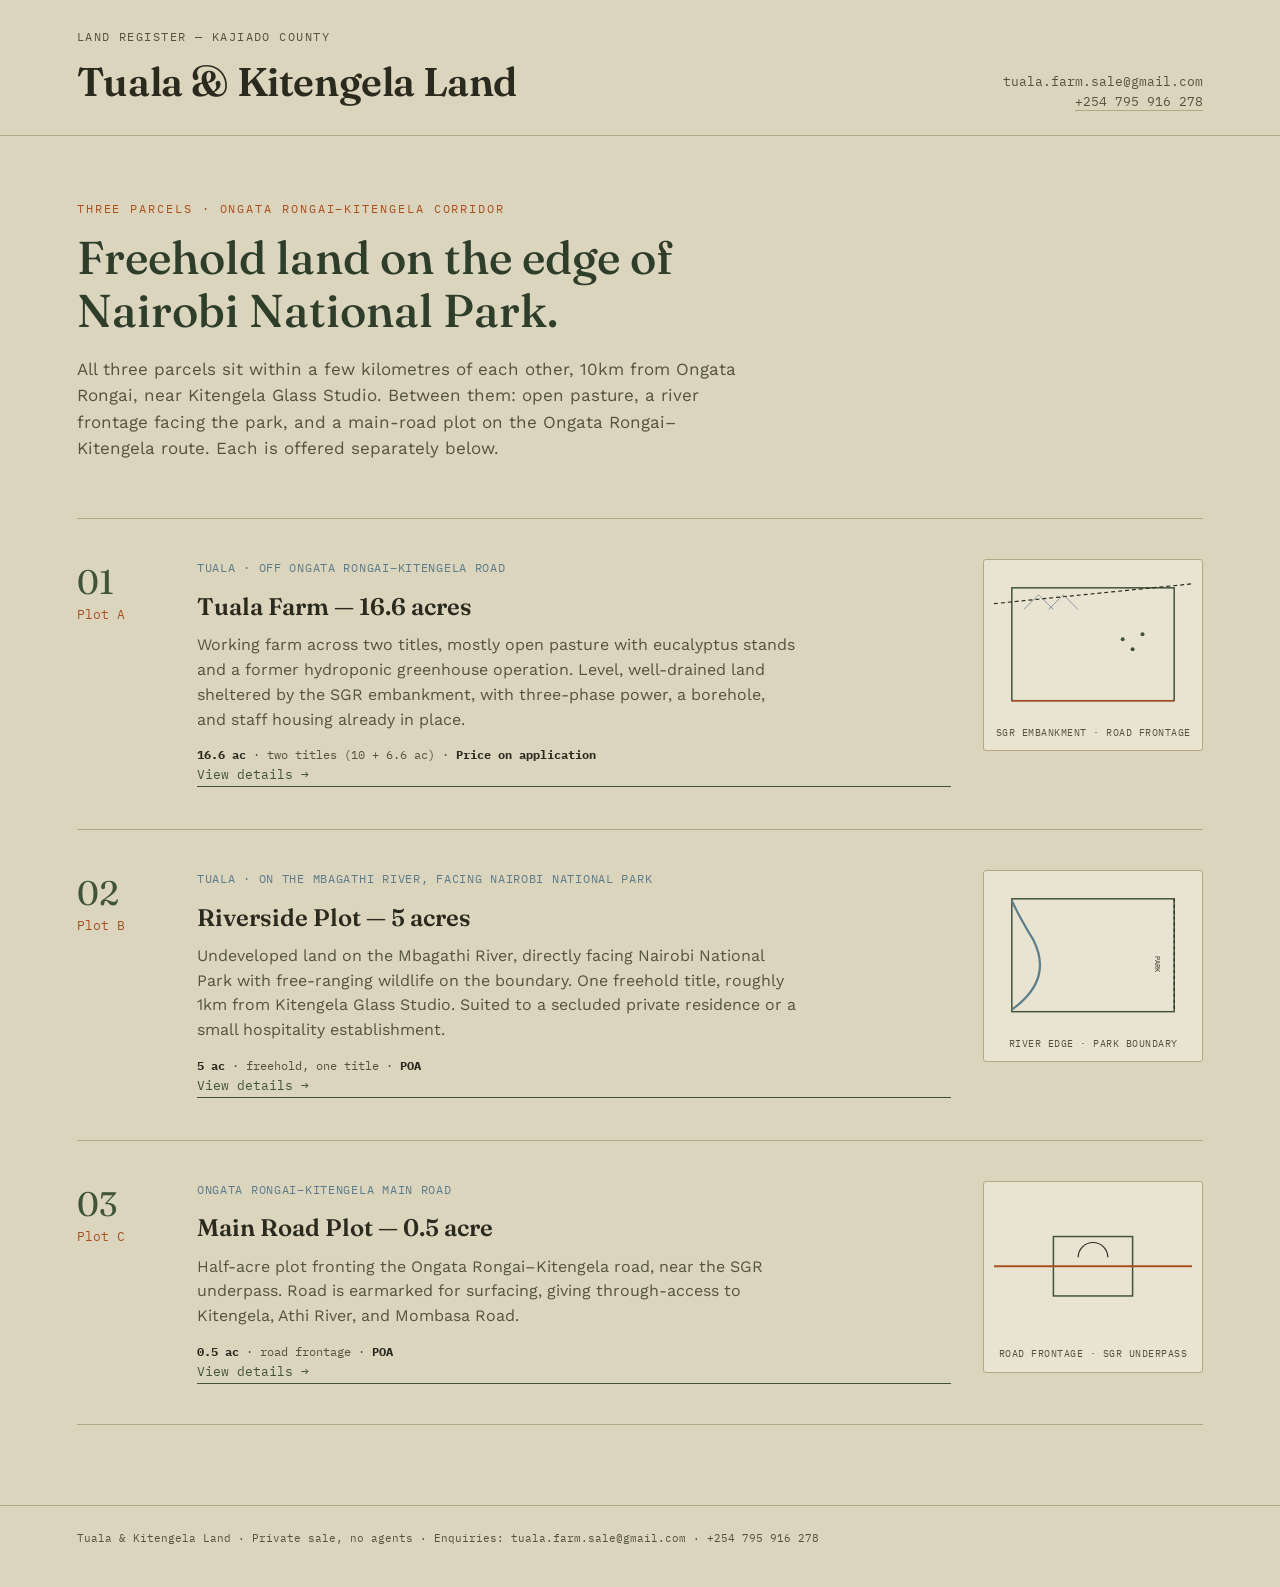
==== docs/index.html @ 3deaa66c "Initial commit: land sale site, laid out for GitHub Pages Site content moved into docs/ so it can be" ====
<!DOCTYPE html>
<html lang="en">
<head>
<meta charset="UTF-8">
<meta name="viewport" content="width=device-width, initial-scale=1">
<title>Tuala &amp; Kitengela Land — Freehold Parcels for Sale</title>
<meta name="description" content="Three freehold land parcels for sale near Tuala and Kitengela, Kajiado County — a 16.6 acre farm, a 5 acre riverside plot facing Nairobi National Park, and a 0.5 acre road-frontage plot.">
<link rel="preconnect" href="https://fonts.googleapis.com">
<link href="https://fonts.googleapis.com/css2?family=Fraunces:wght@500;600&family=Work+Sans:wght@400;500&family=IBM+Plex+Mono:wght@400;500&display=swap" rel="stylesheet">
<link rel="stylesheet" href="style.css">
</head>
<body>

<header class="masthead">
  <div class="title-block">
    <div class="eyebrow">Land Register — Kajiado County</div>
    <a href="index.html"><h1>Tuala &amp; Kitengela Land</h1></a>
  </div>
  <div class="contact-line">
    tuala.farm.sale@gmail.com<br>
    <a href="tel:+254795916278">+254 795 916 278</a>
  </div>
</header>

<section class="hero">
  <div class="kicker">Three parcels · Ongata Rongai–Kitengela corridor</div>
  <h2>Freehold land on the edge of Nairobi National Park.</h2>
  <p>All three parcels sit within a few kilometres of each other, 10km from Ongata Rongai, near Kitengela Glass Studio. Between them: open pasture, a river frontage facing the park, and a main-road plot on the Ongata Rongai–Kitengela route. Each is offered separately below.</p>
</section>

<div class="ledger">

  <a class="entry" href="farm.html">
    <div class="plot-no"><span>01</span>Plot A</div>
    <div class="body">
      <div class="loc">Tuala · Off Ongata Rongai–Kitengela Road</div>
      <h3>Tuala Farm — 16.6 acres</h3>
      <p>Working farm across two titles, mostly open pasture with eucalyptus stands and a former hydroponic greenhouse operation. Level, well-drained land sheltered by the SGR embankment, with three-phase power, a borehole, and staff housing already in place.</p>
      <div class="stats"><b>16.6 ac</b> · two titles (10 + 6.6 ac) · <b>Price on application</b></div>
      <div class="view-link">View details →</div>
    </div>
    <div class="sketch-box">
      <svg viewBox="0 0 200 150" xmlns="http://www.w3.org/2000/svg">
        <rect x="18" y="18" width="164" height="114" fill="none" stroke="#3F5439" stroke-width="1.5"/>
        <line x1="0" y1="34" x2="200" y2="14" stroke="#2B2A1F" stroke-width="1.2" stroke-dasharray="4 3"/>
        <line x1="18" y1="132" x2="182" y2="132" stroke="#A8501F" stroke-width="1.5"/>
        <path d="M30 40 L45 25 L60 40" fill="none" stroke="#5C7C8A" stroke-width="1" opacity="0.7"/>
        <path d="M55 40 L70 25 L85 40" fill="none" stroke="#5C7C8A" stroke-width="1" opacity="0.7"/>
        <circle cx="130" cy="70" r="2" fill="#3F5439"/>
        <circle cx="140" cy="80" r="2" fill="#3F5439"/>
        <circle cx="150" cy="65" r="2" fill="#3F5439"/>
      </svg>
      <div class="caption">SGR embankment · road frontage</div>
    </div>
  </a>

  <a class="entry" href="riverside.html">
    <div class="plot-no"><span>02</span>Plot B</div>
    <div class="body">
      <div class="loc">Tuala · On the Mbagathi River, facing Nairobi National Park</div>
      <h3>Riverside Plot — 5 acres</h3>
      <p>Undeveloped land on the Mbagathi River, directly facing Nairobi National Park with free-ranging wildlife on the boundary. One freehold title, roughly 1km from Kitengela Glass Studio. Suited to a secluded private residence or a small hospitality establishment.</p>
      <div class="stats"><b>5 ac</b> · freehold, one title · <b>POA</b></div>
      <div class="view-link">View details →</div>
    </div>
    <div class="sketch-box">
      <svg viewBox="0 0 200 150" xmlns="http://www.w3.org/2000/svg">
        <rect x="18" y="18" width="164" height="114" fill="none" stroke="#3F5439" stroke-width="1.5"/>
        <path d="M18 130 Q 60 100 40 60 Q 25 35 18 20" fill="none" stroke="#5C7C8A" stroke-width="2.2"/>
        <line x1="182" y1="18" x2="182" y2="132" stroke="#2B2A1F" stroke-width="1.2" stroke-dasharray="3 3"/>
        <text x="163" y="76" font-family="IBM Plex Mono, monospace" font-size="7" fill="#2B2A1F" transform="rotate(90 163 76)">PARK</text>
      </svg>
      <div class="caption">River edge · park boundary</div>
    </div>
  </a>

  <a class="entry" href="roadside.html">
    <div class="plot-no"><span>03</span>Plot C</div>
    <div class="body">
      <div class="loc">Ongata Rongai–Kitengela Main Road</div>
      <h3>Main Road Plot — 0.5 acre</h3>
      <p>Half-acre plot fronting the Ongata Rongai–Kitengela road, near the SGR underpass. Road is earmarked for surfacing, giving through-access to Kitengela, Athi River, and Mombasa Road.</p>
      <div class="stats"><b>0.5 ac</b> · road frontage · <b>POA</b></div>
      <div class="view-link">View details →</div>
    </div>
    <div class="sketch-box">
      <svg viewBox="0 0 200 150" xmlns="http://www.w3.org/2000/svg">
        <rect x="60" y="45" width="80" height="60" fill="none" stroke="#3F5439" stroke-width="1.5"/>
        <line x1="0" y1="75" x2="200" y2="75" stroke="#A8501F" stroke-width="2"/>
        <path d="M85 66 A 15 15 0 0 1 115 66" fill="none" stroke="#2B2A1F" stroke-width="1.2"/>
      </svg>
      <div class="caption">Road frontage · SGR underpass</div>
    </div>
  </a>

</div>

<footer>
  Tuala &amp; Kitengela Land · Private sale, no agents · Enquiries: tuala.farm.sale@gmail.com · +254 795 916 278
</footer>

</body>
</html>
---- docs/style.css ----
/* ============================================================
   Tuala Property — design tokens
   A land register, not a brochure: khaki survey paper, ink,
   deep field green, a single clay-red stamp accent.
   ============================================================ */

:root {
  --ink:        #2B2A1F;
  --ink-soft:   #55523F;
  --paper:      #DCD5BE;
  --paper-2:    #CEC5A8;
  --card:       #E9E4D2;
  --forest:     #3F5439;
  --forest-2:   #2E3E2A;
  --rust:       #A8501F;
  --river:      #5C7C8A;
  --line:       #B3A883;
  --white-ish:  #F6F3E9;

  --serif: 'Fraunces', Georgia, serif;
  --sans:  'Work Sans', -apple-system, sans-serif;
  --mono:  'IBM Plex Mono', 'Courier New', monospace;
}

* { box-sizing: border-box; }

html { scroll-behavior: smooth; }

body {
  margin: 0;
  background: var(--paper);
  color: var(--ink);
  font-family: var(--sans);
  line-height: 1.55;
  -webkit-font-smoothing: antialiased;
}

a { color: inherit; }

/* ---------- header / masthead ---------- */

.masthead {
  border-bottom: 1px solid var(--line);
  padding: 28px 6vw 22px;
  display: flex;
  justify-content: space-between;
  align-items: flex-end;
  flex-wrap: wrap;
  gap: 12px;
}

.masthead .stamp {
  font-family: var(--mono);
  font-size: 11px;
  letter-spacing: 0.14em;
  text-transform: uppercase;
  color: var(--forest);
  border: 1px solid var(--forest);
  padding: 3px 8px;
  border-radius: 2px;
}

.masthead .title-block a {
  text-decoration: none;
}

.masthead h1 {
  font-family: var(--serif);
  font-weight: 600;
  font-size: clamp(28px, 4vw, 40px);
  margin: 4px 0 0;
  letter-spacing: -0.01em;
}

.masthead .eyebrow {
  font-family: var(--mono);
  font-size: 12px;
  letter-spacing: 0.12em;
  text-transform: uppercase;
  color: var(--ink-soft);
}

.contact-line {
  font-family: var(--mono);
  font-size: 13px;
  color: var(--ink-soft);
  text-align: right;
}
.contact-line a { text-decoration: none; border-bottom: 1px solid var(--line); }

/* ---------- hero ---------- */

.hero {
  padding: 64px 6vw 40px;
  max-width: 900px;
}

.hero .kicker {
  font-family: var(--mono);
  font-size: 12px;
  letter-spacing: 0.16em;
  text-transform: uppercase;
  color: var(--rust);
  margin-bottom: 14px;
}

.hero h2 {
  font-family: var(--serif);
  font-weight: 500;
  font-size: clamp(30px, 5vw, 46px);
  line-height: 1.15;
  margin: 0 0 18px;
  color: var(--forest-2);
}

.hero p {
  font-size: 17px;
  color: var(--ink-soft);
  max-width: 60ch;
}

/* ---------- ledger (property list) ---------- */

.ledger {
  padding: 0 6vw 80px;
  display: flex;
  flex-direction: column;
  gap: 2px;
}

.entry {
  display: grid;
  grid-template-columns: 88px 1fr 220px;
  gap: 32px;
  padding: 40px 0;
  border-top: 1px solid var(--line);
  align-items: start;
  text-decoration: none;
  color: inherit;
}

.entry:last-child { border-bottom: 1px solid var(--line); }

.entry .plot-no {
  font-family: var(--mono);
  font-size: 13px;
  color: var(--rust);
  padding-top: 6px;
}
.entry .plot-no span {
  display: block;
  font-size: 34px;
  font-family: var(--serif);
  color: var(--forest);
  line-height: 1;
  margin-bottom: 6px;
}

.entry .body h3 {
  font-family: var(--serif);
  font-size: 24px;
  font-weight: 600;
  margin: 0 0 8px;
}

.entry .body .loc {
  font-family: var(--mono);
  font-size: 12px;
  color: var(--river);
  text-transform: uppercase;
  letter-spacing: 0.06em;
  margin-bottom: 10px;
}

.entry .body p {
  margin: 0 0 14px;
  color: var(--ink-soft);
  max-width: 60ch;
}

.entry .body .view-link {
  font-family: var(--mono);
  font-size: 13px;
  color: var(--forest);
  border-bottom: 1px solid var(--forest);
  padding-bottom: 1px;
}

.sketch-box {
  background: var(--card);
  border: 1px solid var(--line);
  border-radius: 3px;
  padding: 10px;
}
.sketch-box svg { width: 100%; height: auto; display: block; }
.sketch-box .caption {
  font-family: var(--mono);
  font-size: 10px;
  color: var(--ink-soft);
  text-transform: uppercase;
  letter-spacing: 0.05em;
  margin-top: 6px;
  text-align: center;
}

.entry .stats {
  font-family: var(--mono);
  font-size: 12px;
  margin-top: 10px;
  color: var(--ink-soft);
}
.entry .stats b { color: var(--ink); }

/* ---------- detail page ---------- */

.detail {
  padding: 48px 6vw 80px;
  max-width: 1000px;
}

.back-link {
  display: inline-block;
  font-family: var(--mono);
  font-size: 12px;
  text-transform: uppercase;
  letter-spacing: 0.08em;
  color: var(--ink-soft);
  text-decoration: none;
  margin-bottom: 28px;
  border-bottom: 1px solid var(--line);
}

.detail-header {
  display: flex;
  gap: 40px;
  flex-wrap: wrap;
  align-items: flex-start;
  border-bottom: 1px solid var(--line);
  padding-bottom: 36px;
  margin-bottom: 36px;
}

.detail-header .sketch-box { width: 260px; flex-shrink: 0; }

.detail-header h2 {
  font-family: var(--serif);
  font-size: clamp(28px, 4vw, 40px);
  font-weight: 600;
  margin: 0 0 10px;
  color: var(--forest-2);
}

.detail-header .loc {
  font-family: var(--mono);
  font-size: 13px;
  color: var(--river);
  text-transform: uppercase;
  letter-spacing: 0.06em;
  margin-bottom: 16px;
}

.status-row {
  display: flex;
  gap: 22px;
  flex-wrap: wrap;
  margin-top: 16px;
}
.status-row .stat {
  font-family: var(--mono);
  font-size: 12px;
}
.status-row .stat .label {
  color: var(--ink-soft);
  text-transform: uppercase;
  letter-spacing: 0.06em;
  display: block;
  font-size: 10px;
  margin-bottom: 3px;
}
.status-row .stat .value {
  font-size: 15px;
  color: var(--ink);
  font-weight: 600;
}

.detail-body {
  display: grid;
  grid-template-columns: 1.4fr 1fr;
  gap: 48px;
}

.detail-body h4 {
  font-family: var(--mono);
  font-size: 12px;
  text-transform: uppercase;
  letter-spacing: 0.1em;
  color: var(--rust);
  margin: 28px 0 12px;
}
.detail-body h4:first-child { margin-top: 0; }

.detail-body ul {
  margin: 0 0 8px;
  padding-left: 18px;
  color: var(--ink-soft);
}
.detail-body ul li { margin-bottom: 8px; }
.detail-body p { color: var(--ink-soft); }

.photo-note {
  background: var(--card);
  border: 1px dashed var(--line);
  border-radius: 3px;
  padding: 22px;
  font-family: var(--mono);
  font-size: 12px;
  color: var(--ink-soft);
  text-align: center;
  margin-bottom: 16px;
}

.gallery-link {
  display: inline-block;
  font-family: var(--mono);
  font-size: 12px;
  text-transform: uppercase;
  letter-spacing: 0.06em;
  color: var(--forest);
  border-bottom: 1px solid var(--forest);
  text-decoration: none;
  margin-top: 4px;
}

.sidebar-box {
  background: var(--card);
  border: 1px solid var(--line);
  border-radius: 3px;
  padding: 20px 22px;
}
.sidebar-box h4 { margin-top: 0; }

.enquire {
  background: var(--forest);
  color: var(--white-ish);
  border-radius: 3px;
  padding: 22px;
  margin-top: 20px;
}
.enquire h4 { color: var(--white-ish); opacity: 0.75; }
.enquire a {
  display: block;
  font-family: var(--mono);
  font-size: 15px;
  text-decoration: none;
  margin-top: 8px;
}
.enquire a:hover { text-decoration: underline; }

img.field-photo {
  width: 100%;
  border-radius: 3px;
  border: 1px solid var(--line);
  display: block;
  margin-bottom: 16px;
}

/* ---------- footer ---------- */

footer {
  padding: 24px 6vw 40px;
  font-family: var(--mono);
  font-size: 11px;
  color: var(--ink-soft);
  border-top: 1px solid var(--line);
}

/* ---------- responsive ---------- */

@media (max-width: 760px) {
  .entry { grid-template-columns: 1fr; }
  .entry .plot-no { display: flex; align-items: baseline; gap: 10px; padding-top: 0; }
  .entry .plot-no span { margin-bottom: 0; font-size: 24px; }
  .sketch-box { max-width: 220px; }
  .detail-body { grid-template-columns: 1fr; }
  .detail-header { flex-direction: column; }
  .contact-line { text-align: left; }
}

@media (prefers-reduced-motion: reduce) {
  html { scroll-behavior: auto; }
}

a:focus-visible, .entry:focus-visible {
  outline: 2px solid var(--rust);
  outline-offset: 3px;
}
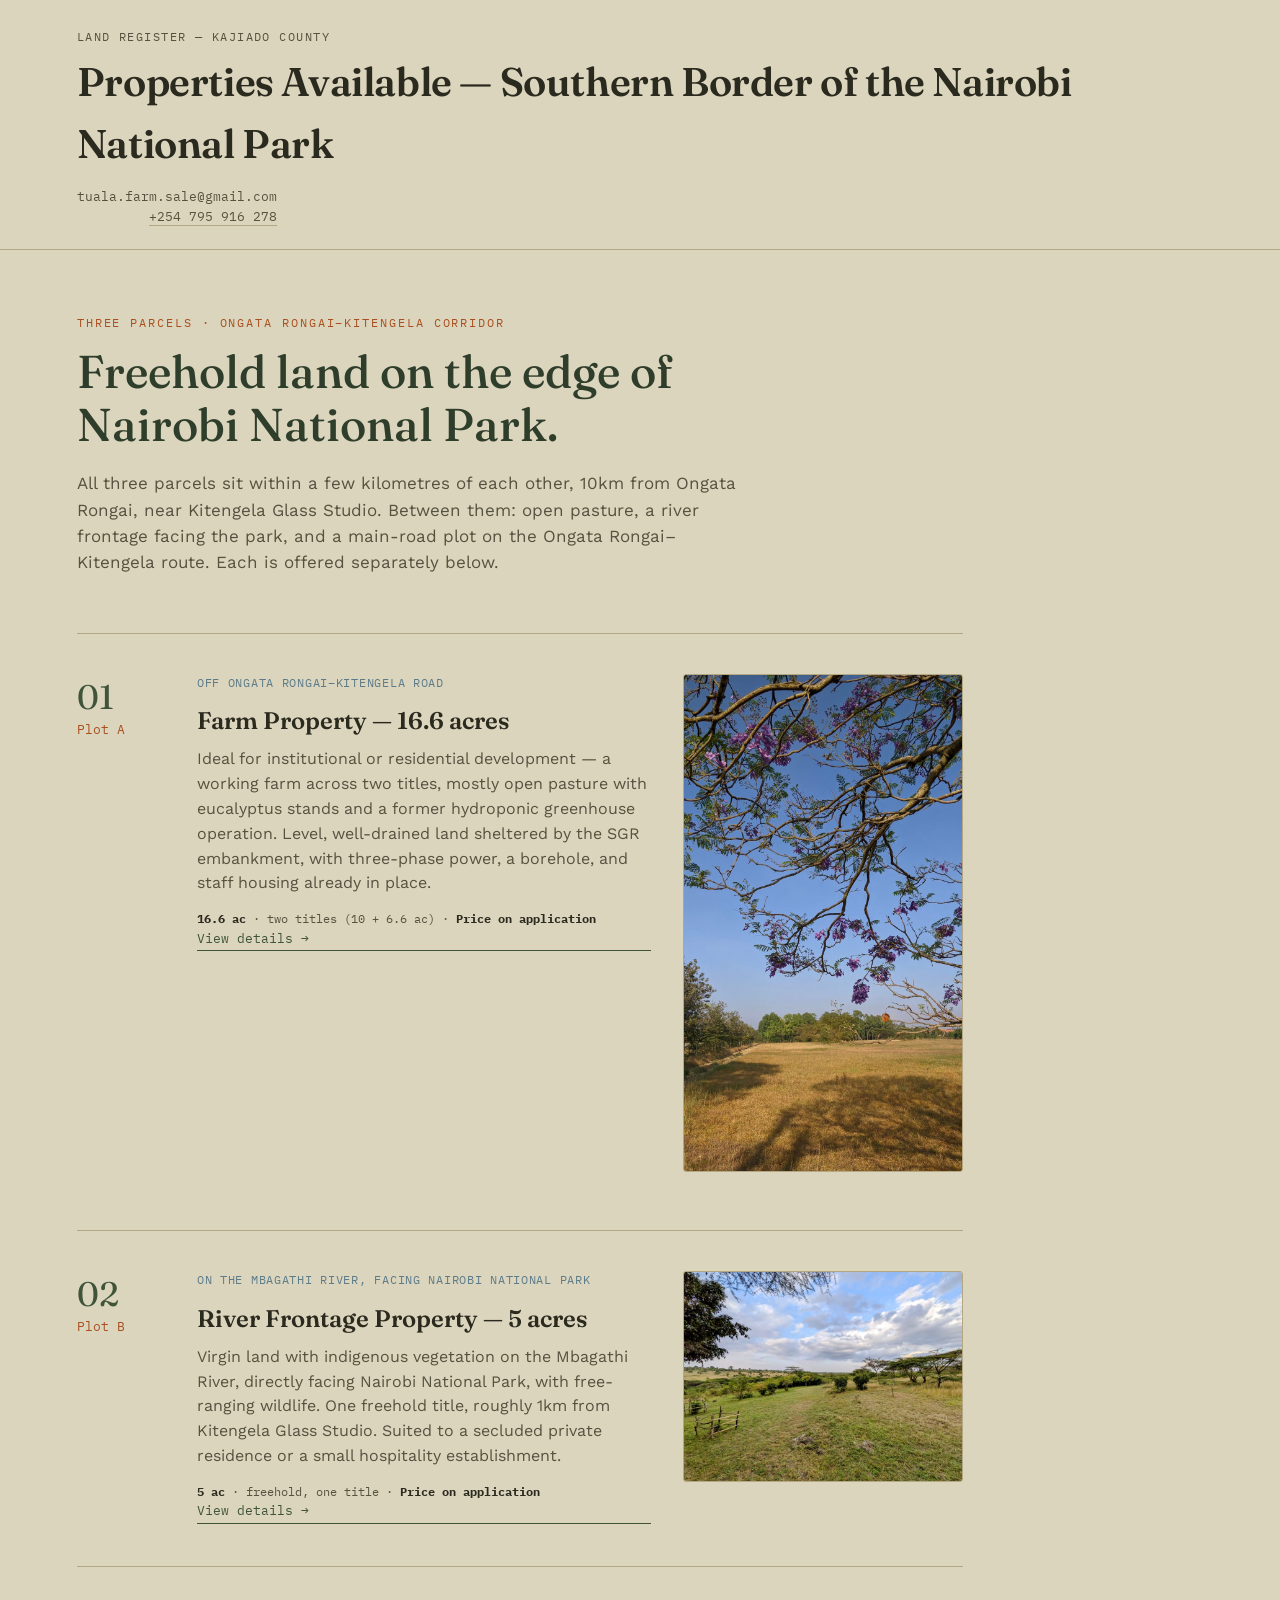
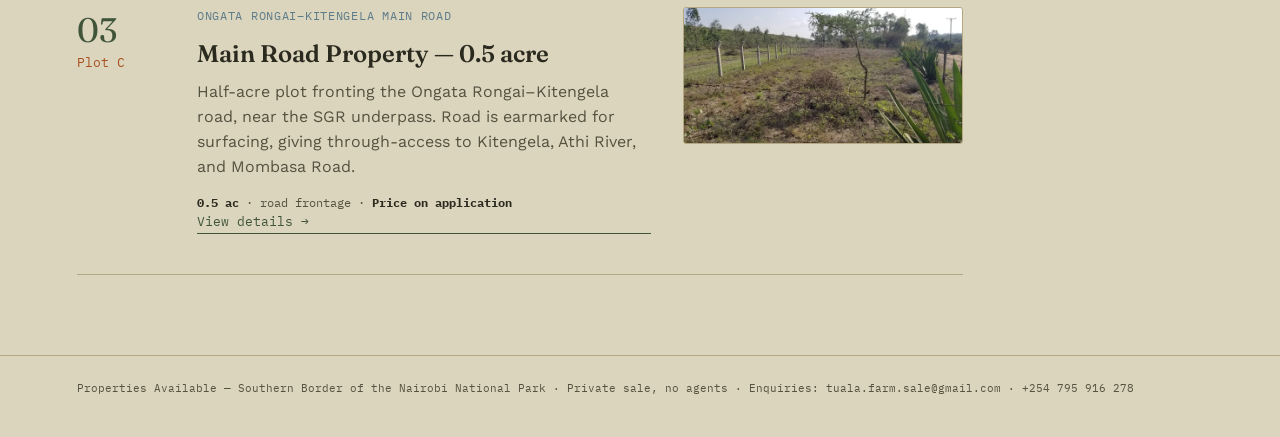
==== commit 52a9da94: "Add real photos/video and carousels, rename riverside to river frontage - Add real photos for all th" ====
--- a/docs/index.html
+++ b/docs/index.html
@@ -3,8 +3,8 @@
 <head>
 <meta charset="UTF-8">
 <meta name="viewport" content="width=device-width, initial-scale=1">
-<title>Tuala &amp; Kitengela Land — Freehold Parcels for Sale</title>
-<meta name="description" content="Three freehold land parcels for sale near Tuala and Kitengela, Kajiado County — a 16.6 acre farm, a 5 acre riverside plot facing Nairobi National Park, and a 0.5 acre road-frontage plot.">
+<title>Properties Available — Southern Border of the Nairobi National Park</title>
+<meta name="description" content="Three freehold land parcels for sale on the southern border of Nairobi National Park, Kajiado County — a 16.6 acre farm, a 5 acre river frontage plot facing the park, and a 0.5 acre road-frontage plot.">
 <link rel="preconnect" href="https://fonts.googleapis.com">
 <link href="https://fonts.googleapis.com/css2?family=Fraunces:wght@500;600&family=Work+Sans:wght@400;500&family=IBM+Plex+Mono:wght@400;500&display=swap" rel="stylesheet">
 <link rel="stylesheet" href="style.css">
@@ -14,7 +14,7 @@
 <header class="masthead">
   <div class="title-block">
     <div class="eyebrow">Land Register — Kajiado County</div>
-    <a href="index.html"><h1>Tuala &amp; Kitengela Land</h1></a>
+    <a href="index.html"><h1>Properties Available — Southern Border of the Nairobi National Park</h1></a>
   </div>
   <div class="contact-line">
     tuala.farm.sale@gmail.com<br>
@@ -31,72 +31,45 @@
 <div class="ledger">
 
   <a class="entry" href="farm.html">
+    <img class="field-photo" src="photos/home_farm.jpg" alt="Open pasture at the farm property, framed by jacaranda blossom">
     <div class="plot-no"><span>01</span>Plot A</div>
     <div class="body">
-      <div class="loc">Tuala · Off Ongata Rongai–Kitengela Road</div>
-      <h3>Tuala Farm — 16.6 acres</h3>
-      <p>Working farm across two titles, mostly open pasture with eucalyptus stands and a former hydroponic greenhouse operation. Level, well-drained land sheltered by the SGR embankment, with three-phase power, a borehole, and staff housing already in place.</p>
+      <div class="loc">Off Ongata Rongai–Kitengela Road</div>
+      <h3>Farm Property — 16.6 acres</h3>
+      <p>Ideal for institutional or residential development — a working farm across two titles, mostly open pasture with eucalyptus stands and a former hydroponic greenhouse operation. Level, well-drained land sheltered by the SGR embankment, with three-phase power, a borehole, and staff housing already in place.</p>
       <div class="stats"><b>16.6 ac</b> · two titles (10 + 6.6 ac) · <b>Price on application</b></div>
       <div class="view-link">View details →</div>
     </div>
-    <div class="sketch-box">
-      <svg viewBox="0 0 200 150" xmlns="http://www.w3.org/2000/svg">
-        <rect x="18" y="18" width="164" height="114" fill="none" stroke="#3F5439" stroke-width="1.5"/>
-        <line x1="0" y1="34" x2="200" y2="14" stroke="#2B2A1F" stroke-width="1.2" stroke-dasharray="4 3"/>
-        <line x1="18" y1="132" x2="182" y2="132" stroke="#A8501F" stroke-width="1.5"/>
-        <path d="M30 40 L45 25 L60 40" fill="none" stroke="#5C7C8A" stroke-width="1" opacity="0.7"/>
-        <path d="M55 40 L70 25 L85 40" fill="none" stroke="#5C7C8A" stroke-width="1" opacity="0.7"/>
-        <circle cx="130" cy="70" r="2" fill="#3F5439"/>
-        <circle cx="140" cy="80" r="2" fill="#3F5439"/>
-        <circle cx="150" cy="65" r="2" fill="#3F5439"/>
-      </svg>
-      <div class="caption">SGR embankment · road frontage</div>
-    </div>
   </a>
 
-  <a class="entry" href="riverside.html">
+  <a class="entry" href="river-frontage.html">
+    <img class="field-photo" src="photos/home_river.jpg" alt="Open bushland at the river frontage property, near Nairobi National Park">
     <div class="plot-no"><span>02</span>Plot B</div>
     <div class="body">
-      <div class="loc">Tuala · On the Mbagathi River, facing Nairobi National Park</div>
-      <h3>Riverside Plot — 5 acres</h3>
-      <p>Undeveloped land on the Mbagathi River, directly facing Nairobi National Park with free-ranging wildlife on the boundary. One freehold title, roughly 1km from Kitengela Glass Studio. Suited to a secluded private residence or a small hospitality establishment.</p>
-      <div class="stats"><b>5 ac</b> · freehold, one title · <b>POA</b></div>
+      <div class="loc">On the Mbagathi River, facing Nairobi National Park</div>
+      <h3>River Frontage Property — 5 acres</h3>
+      <p>Virgin land with indigenous vegetation on the Mbagathi River, directly facing Nairobi National Park, with free-ranging wildlife. One freehold title, roughly 1km from Kitengela Glass Studio. Suited to a secluded private residence or a small hospitality establishment.</p>
+      <div class="stats"><b>5 ac</b> · freehold, one title · <b>Price on application</b></div>
       <div class="view-link">View details →</div>
-    </div>
-    <div class="sketch-box">
-      <svg viewBox="0 0 200 150" xmlns="http://www.w3.org/2000/svg">
-        <rect x="18" y="18" width="164" height="114" fill="none" stroke="#3F5439" stroke-width="1.5"/>
-        <path d="M18 130 Q 60 100 40 60 Q 25 35 18 20" fill="none" stroke="#5C7C8A" stroke-width="2.2"/>
-        <line x1="182" y1="18" x2="182" y2="132" stroke="#2B2A1F" stroke-width="1.2" stroke-dasharray="3 3"/>
-        <text x="163" y="76" font-family="IBM Plex Mono, monospace" font-size="7" fill="#2B2A1F" transform="rotate(90 163 76)">PARK</text>
-      </svg>
-      <div class="caption">River edge · park boundary</div>
     </div>
   </a>
 
   <a class="entry" href="roadside.html">
+    <img class="field-photo" src="photos/home_main_road.jpg" alt="Boundary fence and road frontage at the main road property">
     <div class="plot-no"><span>03</span>Plot C</div>
     <div class="body">
       <div class="loc">Ongata Rongai–Kitengela Main Road</div>
-      <h3>Main Road Plot — 0.5 acre</h3>
+      <h3>Main Road Property — 0.5 acre</h3>
       <p>Half-acre plot fronting the Ongata Rongai–Kitengela road, near the SGR underpass. Road is earmarked for surfacing, giving through-access to Kitengela, Athi River, and Mombasa Road.</p>
-      <div class="stats"><b>0.5 ac</b> · road frontage · <b>POA</b></div>
+      <div class="stats"><b>0.5 ac</b> · road frontage · <b>Price on application</b></div>
       <div class="view-link">View details →</div>
-    </div>
-    <div class="sketch-box">
-      <svg viewBox="0 0 200 150" xmlns="http://www.w3.org/2000/svg">
-        <rect x="60" y="45" width="80" height="60" fill="none" stroke="#3F5439" stroke-width="1.5"/>
-        <line x1="0" y1="75" x2="200" y2="75" stroke="#A8501F" stroke-width="2"/>
-        <path d="M85 66 A 15 15 0 0 1 115 66" fill="none" stroke="#2B2A1F" stroke-width="1.2"/>
-      </svg>
-      <div class="caption">Road frontage · SGR underpass</div>
     </div>
   </a>
 
 </div>
 
 <footer>
-  Tuala &amp; Kitengela Land · Private sale, no agents · Enquiries: tuala.farm.sale@gmail.com · +254 795 916 278
+  Properties Available — Southern Border of the Nairobi National Park · Private sale, no agents · Enquiries: tuala.farm.sale@gmail.com · +254 795 916 278
 </footer>
 
 </body>
--- a/docs/style.css
+++ b/docs/style.css
@@ -1,5 +1,5 @@
 /* ============================================================
-   Tuala Property — design tokens
+   Land Register — design tokens
    A land register, not a brochure: khaki survey paper, ink,
    deep field green, a single clay-red stamp accent.
    ============================================================ */
@@ -123,6 +123,7 @@
 
 .ledger {
   padding: 0 6vw 80px;
+  max-width: 1040px;
   display: flex;
   flex-direction: column;
   gap: 2px;
@@ -130,7 +131,8 @@
 
 .entry {
   display: grid;
-  grid-template-columns: 88px 1fr 220px;
+  grid-template-columns: 88px 1fr 280px;
+  grid-template-areas: "no body photo";
   gap: 32px;
   padding: 40px 0;
   border-top: 1px solid var(--line);
@@ -142,6 +144,7 @@
 .entry:last-child { border-bottom: 1px solid var(--line); }
 
 .entry .plot-no {
+  grid-area: no;
   font-family: var(--mono);
   font-size: 13px;
   color: var(--rust);
@@ -156,6 +159,8 @@
   margin-bottom: 6px;
 }
 
+.entry .body { grid-area: body; }
+
 .entry .body h3 {
   font-family: var(--serif);
   font-size: 24px;
@@ -186,21 +191,13 @@
   padding-bottom: 1px;
 }
 
-.sketch-box {
-  background: var(--card);
+.entry .field-photo {
+  grid-area: photo;
+  width: 100%;
+  height: auto;
+  display: block;
+  border-radius: 3px;
   border: 1px solid var(--line);
-  border-radius: 3px;
-  padding: 10px;
-}
-.sketch-box svg { width: 100%; height: auto; display: block; }
-.sketch-box .caption {
-  font-family: var(--mono);
-  font-size: 10px;
-  color: var(--ink-soft);
-  text-transform: uppercase;
-  letter-spacing: 0.05em;
-  margin-top: 6px;
-  text-align: center;
 }
 
 .entry .stats {
@@ -240,8 +237,6 @@
   margin-bottom: 36px;
 }
 
-.detail-header .sketch-box { width: 260px; flex-shrink: 0; }
-
 .detail-header h2 {
   font-family: var(--serif);
   font-size: clamp(28px, 4vw, 40px);
@@ -319,6 +314,109 @@
   margin-bottom: 16px;
 }
 
+.carousel {
+  margin-bottom: 20px;
+}
+
+.carousel-track {
+  display: flex;
+  overflow-x: auto;
+  gap: 8px;
+  scroll-snap-type: x mandatory;
+  scroll-padding: 0 6vw;
+  border-radius: 3px;
+  -webkit-overflow-scrolling: touch;
+}
+
+.carousel-track::-webkit-scrollbar { height: 6px; }
+.carousel-track::-webkit-scrollbar-thumb { background: var(--line); border-radius: 3px; }
+
+.carousel-track > .carousel-item {
+  display: block;
+  position: relative;
+  flex: 0 0 100%;
+  min-width: 0;
+  width: 100%;
+  scroll-snap-align: center;
+  aspect-ratio: 16 / 9;
+  overflow: hidden;
+  border-radius: 3px;
+  border: 1px solid var(--line);
+  cursor: zoom-in;
+}
+
+.carousel-item img,
+.carousel-item video {
+  display: block;
+  width: 100%;
+  height: 100%;
+  object-fit: cover;
+}
+
+.carousel-caption {
+  font-family: var(--mono);
+  font-size: 11px;
+  color: var(--ink-soft);
+  text-transform: uppercase;
+  letter-spacing: 0.06em;
+  text-align: right;
+  margin-top: 6px;
+}
+
+.lightbox {
+  display: none;
+  position: fixed;
+  inset: 0;
+  z-index: 100;
+  align-items: center;
+  justify-content: center;
+  padding: 5vh 5vw;
+  background: rgba(20, 19, 12, 0.92);
+}
+
+.lightbox:target { display: flex; }
+
+.lightbox img,
+.lightbox video {
+  display: block;
+  max-width: 100%;
+  max-height: 100%;
+  border-radius: 3px;
+  box-shadow: 0 10px 34px rgba(0,0,0,0.5);
+}
+
+.lightbox-close {
+  position: absolute;
+  top: 22px;
+  right: 26px;
+  font-family: var(--mono);
+  font-size: 13px;
+  letter-spacing: 0.08em;
+  text-transform: uppercase;
+  color: var(--white-ish);
+  opacity: 0.85;
+  text-decoration: none;
+}
+.lightbox-close:hover { opacity: 1; }
+
+.lightbox-nav {
+  position: absolute;
+  top: 50%;
+  transform: translateY(-50%);
+  font-family: var(--mono);
+  font-size: 30px;
+  line-height: 1;
+  color: var(--white-ish);
+  background: rgba(0, 0, 0, 0.35);
+  border-radius: 3px;
+  padding: 10px 16px;
+  opacity: 0.85;
+  text-decoration: none;
+}
+.lightbox-nav:hover { opacity: 1; background: rgba(0, 0, 0, 0.55); }
+.lightbox-nav.prev { left: 18px; }
+.lightbox-nav.next { right: 18px; }
+
 .gallery-link {
   display: inline-block;
   font-family: var(--mono);
@@ -377,10 +475,13 @@
 /* ---------- responsive ---------- */
 
 @media (max-width: 760px) {
-  .entry { grid-template-columns: 1fr; }
+  .entry {
+    grid-template-columns: 1fr;
+    grid-template-areas: "photo" "no" "body";
+    gap: 14px;
+  }
   .entry .plot-no { display: flex; align-items: baseline; gap: 10px; padding-top: 0; }
   .entry .plot-no span { margin-bottom: 0; font-size: 24px; }
-  .sketch-box { max-width: 220px; }
   .detail-body { grid-template-columns: 1fr; }
   .detail-header { flex-direction: column; }
   .contact-line { text-align: left; }
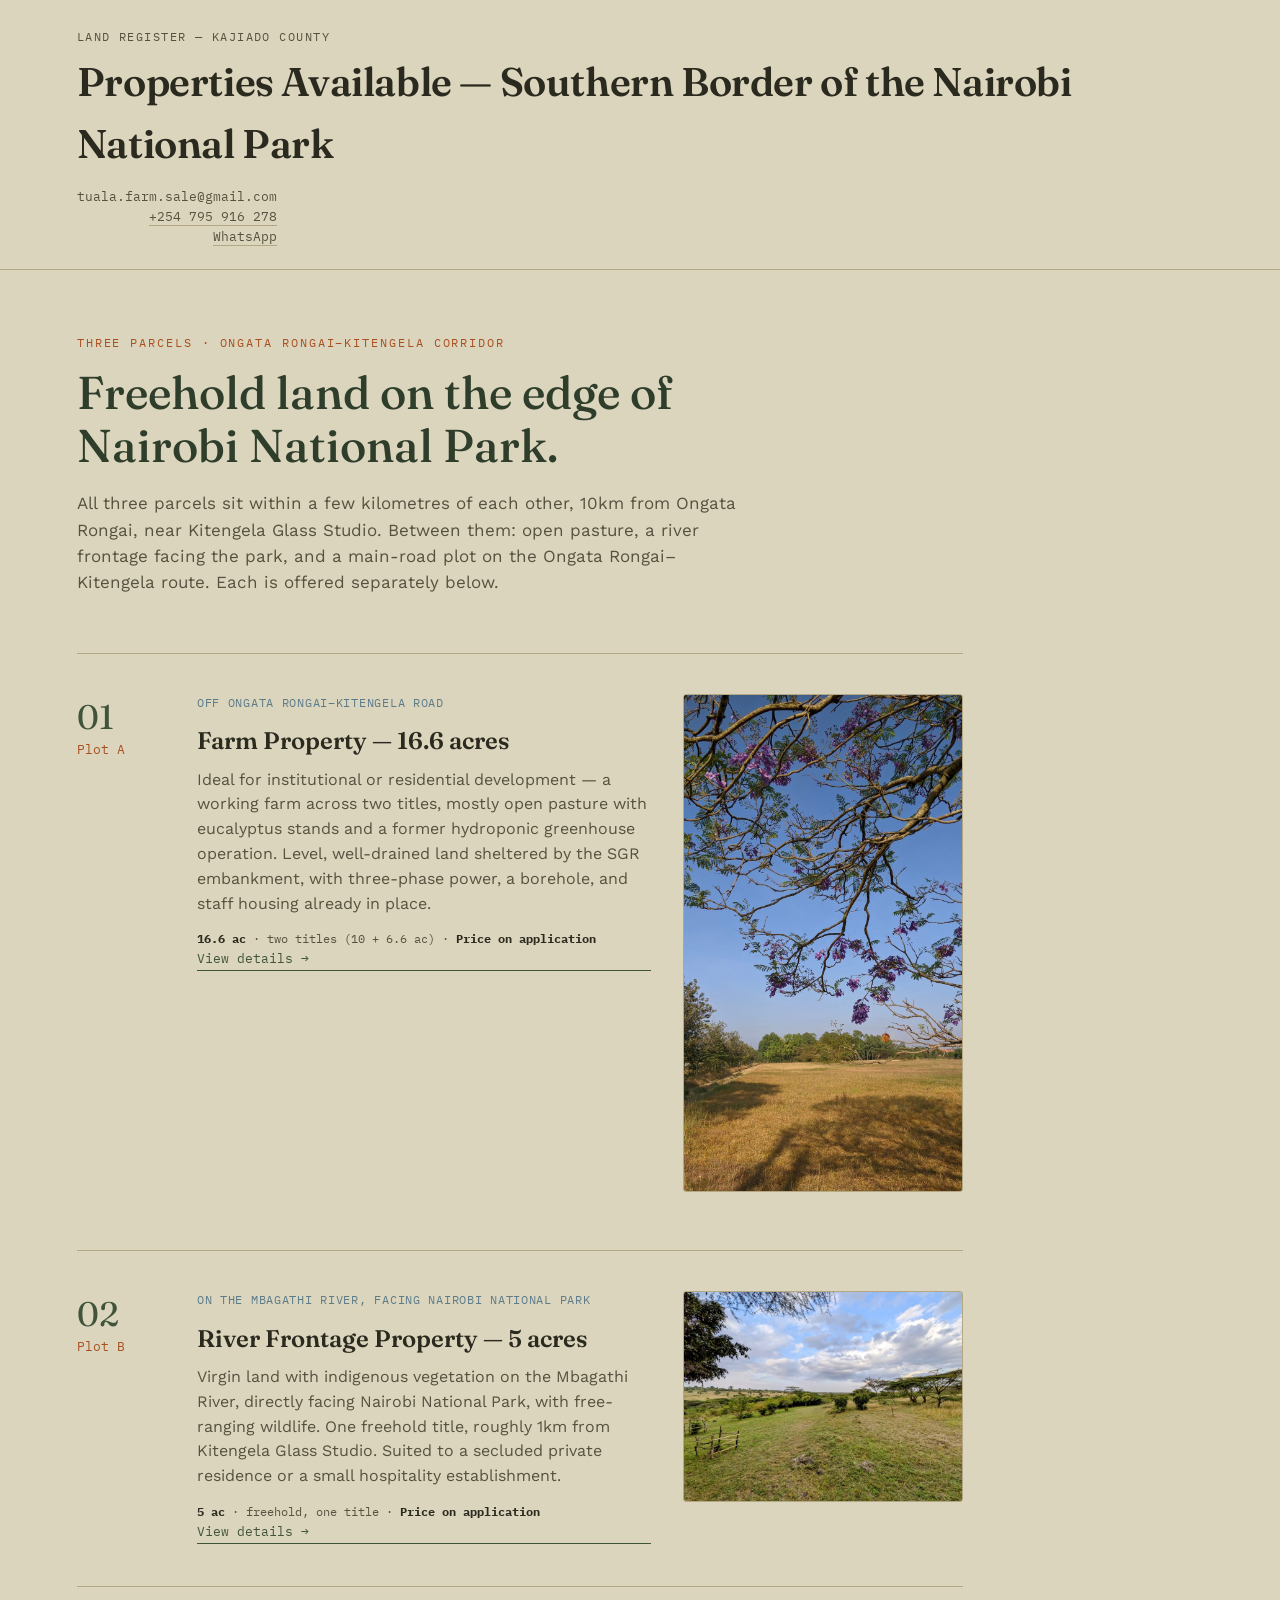
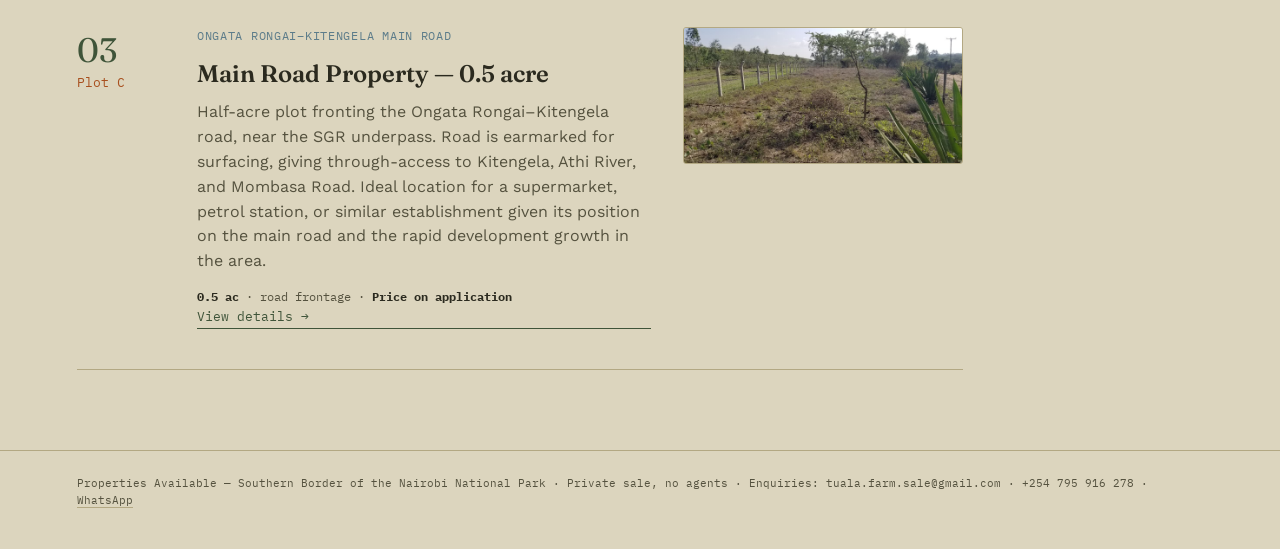
==== commit cad6befa: "Add favicons, WhatsApp contact links, and commercial-use pitch for roadside plot Adds favicon/apple-" ====
--- a/docs/index.html
+++ b/docs/index.html
@@ -7,6 +7,9 @@
 <meta name="description" content="Three freehold land parcels for sale on the southern border of Nairobi National Park, Kajiado County — a 16.6 acre farm, a 5 acre river frontage plot facing the park, and a 0.5 acre road-frontage plot.">
 <link rel="preconnect" href="https://fonts.googleapis.com">
 <link href="https://fonts.googleapis.com/css2?family=Fraunces:wght@500;600&family=Work+Sans:wght@400;500&family=IBM+Plex+Mono:wght@400;500&display=swap" rel="stylesheet">
+<link rel="icon" type="image/svg+xml" href="favicon.svg">
+<link rel="icon" type="image/png" href="favicon-32.png">
+<link rel="apple-touch-icon" href="apple-touch-icon.png">
 <link rel="stylesheet" href="style.css">
 </head>
 <body>
@@ -18,7 +21,8 @@
   </div>
   <div class="contact-line">
     tuala.farm.sale@gmail.com<br>
-    <a href="tel:+254795916278">+254 795 916 278</a>
+    <a href="tel:+254795916278">+254 795 916 278</a><br>
+    <a href="https://wa.me/254795916278" target="_blank" rel="noopener">WhatsApp</a>
   </div>
 </header>
 
@@ -60,7 +64,7 @@
     <div class="body">
       <div class="loc">Ongata Rongai–Kitengela Main Road</div>
       <h3>Main Road Property — 0.5 acre</h3>
-      <p>Half-acre plot fronting the Ongata Rongai–Kitengela road, near the SGR underpass. Road is earmarked for surfacing, giving through-access to Kitengela, Athi River, and Mombasa Road.</p>
+      <p>Half-acre plot fronting the Ongata Rongai–Kitengela road, near the SGR underpass. Road is earmarked for surfacing, giving through-access to Kitengela, Athi River, and Mombasa Road. Ideal location for a supermarket, petrol station, or similar establishment given its position on the main road and the rapid development growth in the area.</p>
       <div class="stats"><b>0.5 ac</b> · road frontage · <b>Price on application</b></div>
       <div class="view-link">View details →</div>
     </div>
@@ -69,7 +73,7 @@
 </div>
 
 <footer>
-  Properties Available — Southern Border of the Nairobi National Park · Private sale, no agents · Enquiries: tuala.farm.sale@gmail.com · +254 795 916 278
+  Properties Available — Southern Border of the Nairobi National Park · Private sale, no agents · Enquiries: tuala.farm.sale@gmail.com · +254 795 916 278 · <a href="https://wa.me/254795916278" target="_blank" rel="noopener">WhatsApp</a>
 </footer>
 
 </body>
--- a/docs/style.css
+++ b/docs/style.css
@@ -471,6 +471,8 @@
   color: var(--ink-soft);
   border-top: 1px solid var(--line);
 }
+footer a { color: inherit; text-decoration: none; border-bottom: 1px solid var(--line); }
+footer a:hover { text-decoration: underline; }
 
 /* ---------- responsive ---------- */
 
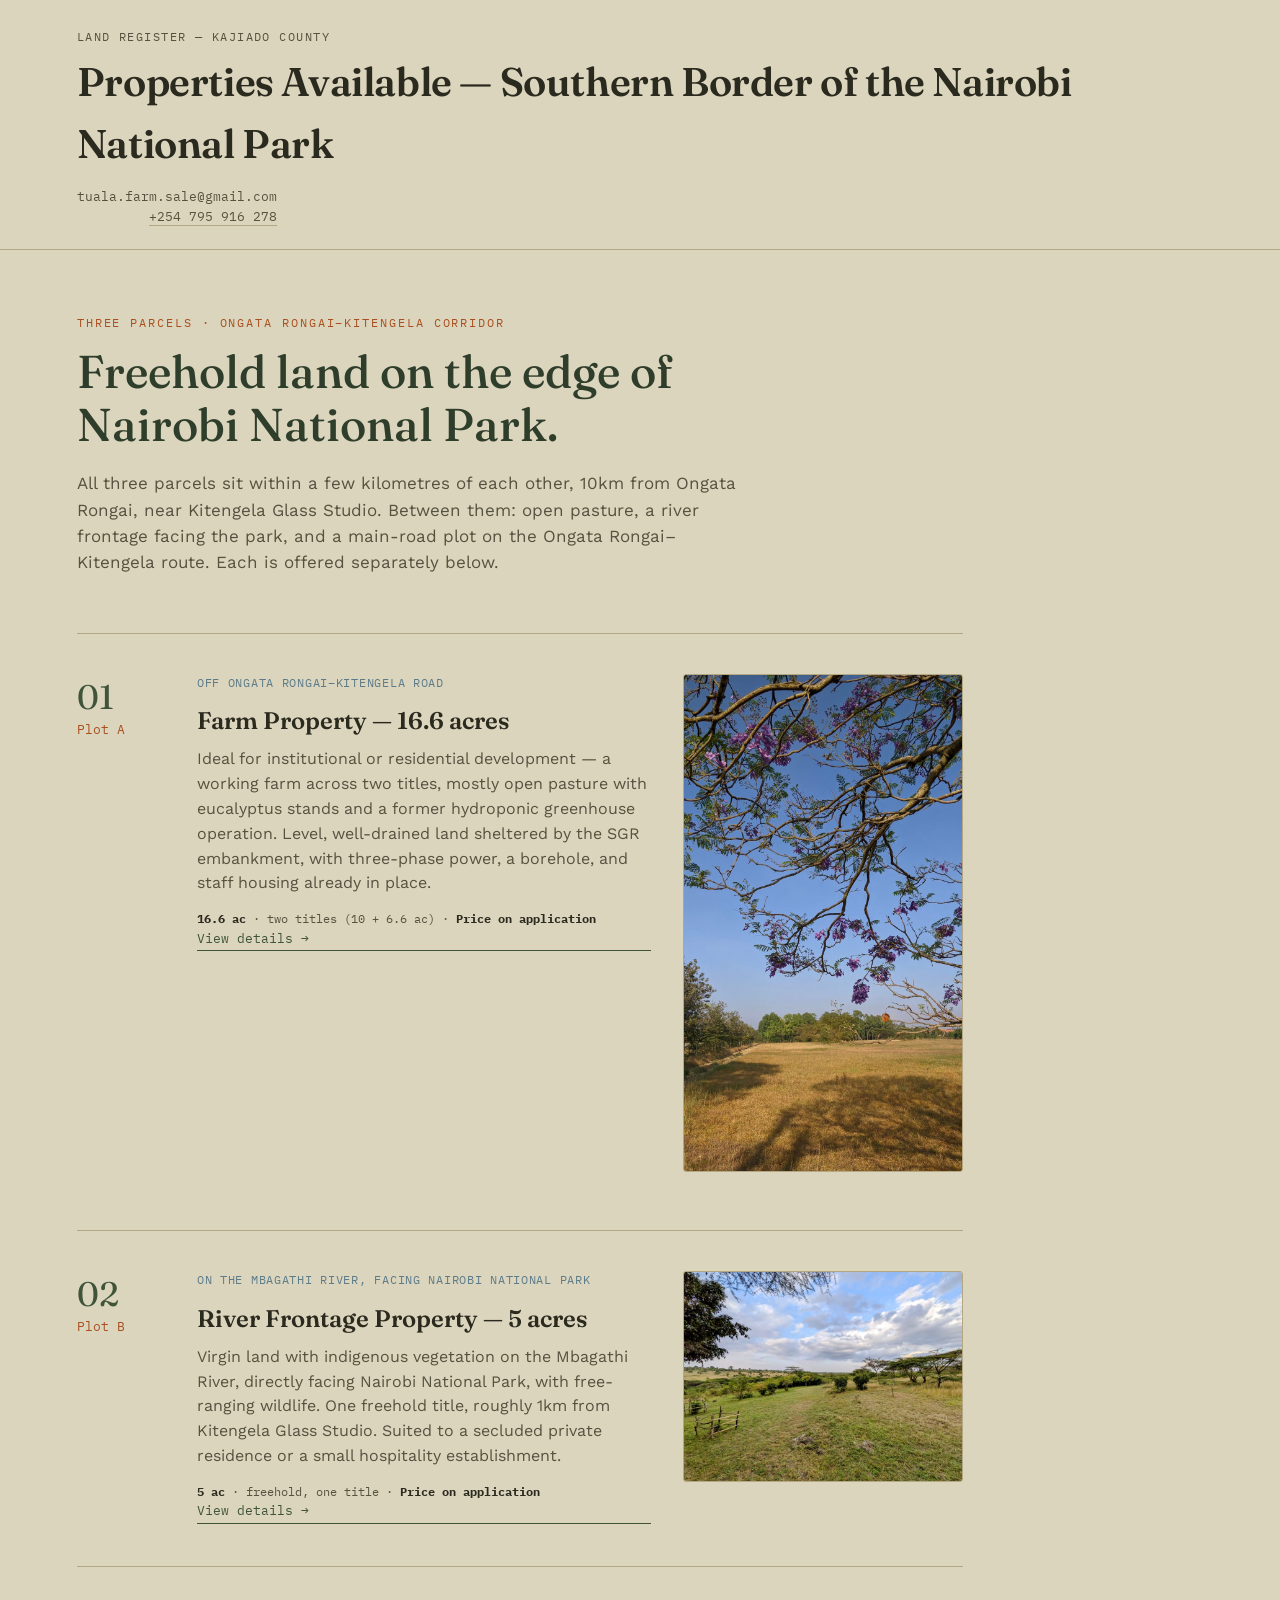
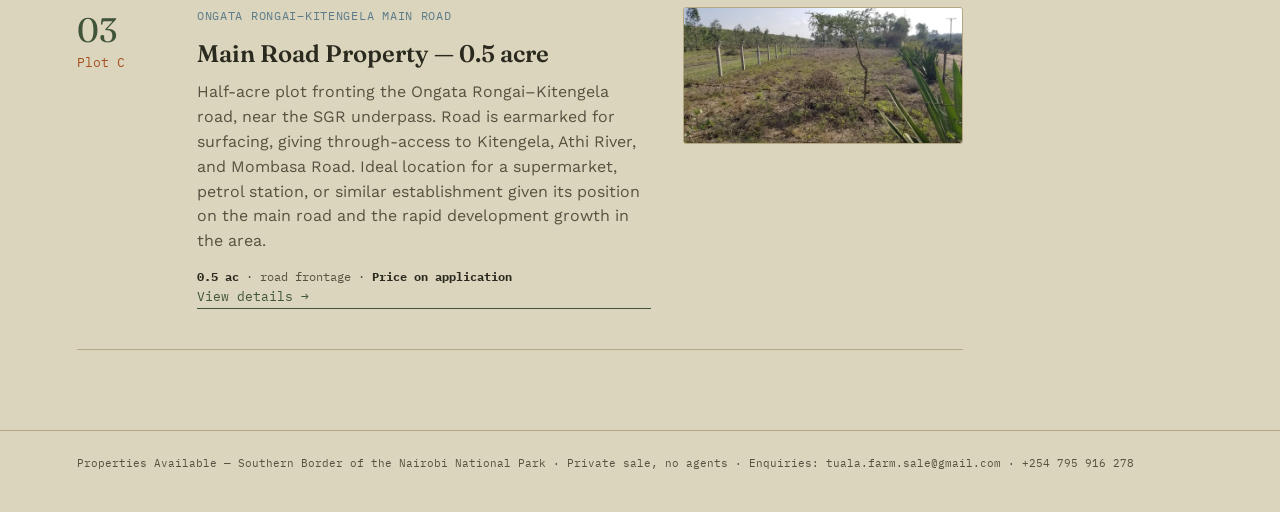
==== commit f716cdab: "Remove WhatsApp contact links Co-Authored-By: Claude Sonnet 5 <noreply@anthropic.com>" ====
--- a/docs/index.html
+++ b/docs/index.html
@@ -21,8 +21,7 @@
   </div>
   <div class="contact-line">
     tuala.farm.sale@gmail.com<br>
-    <a href="tel:+254795916278">+254 795 916 278</a><br>
-    <a href="https://wa.me/254795916278" target="_blank" rel="noopener">WhatsApp</a>
+    <a href="tel:+254795916278">+254 795 916 278</a>
   </div>
 </header>
 
@@ -73,7 +72,7 @@
 </div>
 
 <footer>
-  Properties Available — Southern Border of the Nairobi National Park · Private sale, no agents · Enquiries: tuala.farm.sale@gmail.com · +254 795 916 278 · <a href="https://wa.me/254795916278" target="_blank" rel="noopener">WhatsApp</a>
+  Properties Available — Southern Border of the Nairobi National Park · Private sale, no agents · Enquiries: tuala.farm.sale@gmail.com · +254 795 916 278
 </footer>
 
 </body>
--- a/docs/style.css
+++ b/docs/style.css
@@ -302,18 +302,6 @@
 .detail-body ul li { margin-bottom: 8px; }
 .detail-body p { color: var(--ink-soft); }
 
-.photo-note {
-  background: var(--card);
-  border: 1px dashed var(--line);
-  border-radius: 3px;
-  padding: 22px;
-  font-family: var(--mono);
-  font-size: 12px;
-  color: var(--ink-soft);
-  text-align: center;
-  margin-bottom: 16px;
-}
-
 .carousel {
   margin-bottom: 20px;
 }
